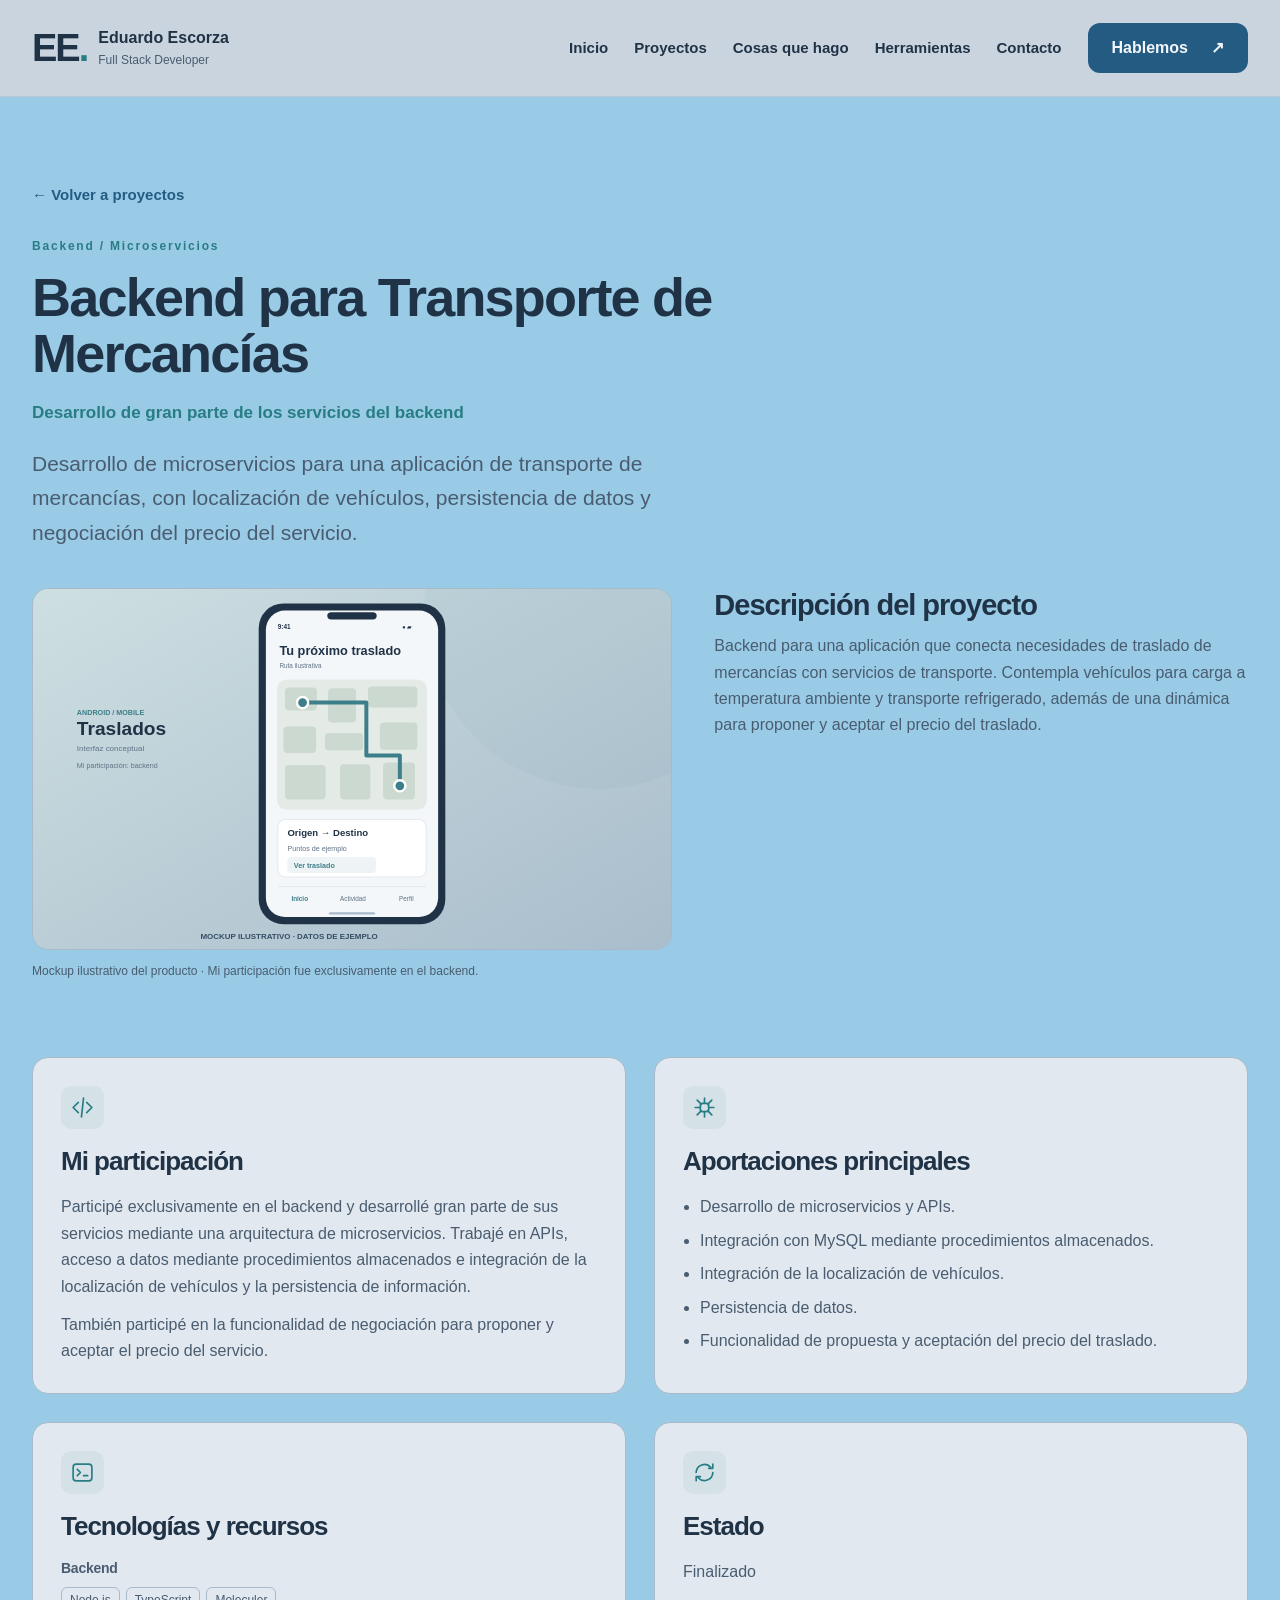
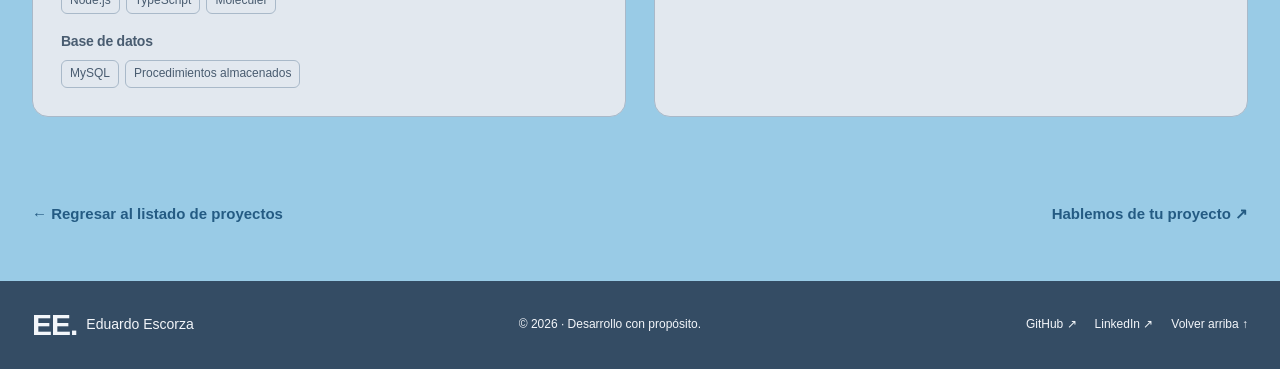
==== proyectos/app-movil-de-traslados.html @ 8fbe8d50 "Portafolio V2.0" ====
<!doctype html>
<!-- Generated by build_site.py -->
<html lang="es">
<head>
  <meta charset="utf-8" />
  <meta name="viewport" content="width=device-width, initial-scale=1" />
  <meta name="description" content="Desarrollo de microservicios para una aplicación de transporte de mercancías, con localización de vehículos, persistencia de datos y negociación del precio del servicio." />
  <meta name="theme-color" content="#344C64" />
  <title>Backend para Transporte de Mercancías | Eduardo Escorza</title>
  <link rel="stylesheet" href="../styles.css" />
  <script src="../script.js" defer></script>
</head>
<body>
<a class="skip" href="#contenido">Saltar al contenido</a>
<header class="nav"><div class="nav-inner container">
<a class="logo" href="../index.html#inicio"><span class="monogram">EE<span>.</span></span><span>Eduardo Escorza<small>Full Stack Developer</small></span></a>
<button class="burger" type="button" aria-label="Abrir menú" aria-controls="menu" aria-expanded="false"><span aria-hidden="true">☰</span></button>
<nav id="menu" aria-label="Navegación principal"><a href="../index.html#inicio">Inicio</a><a href="../index.html#proyectos">Proyectos</a><a href="../index.html#hago">Cosas que hago</a><a href="../index.html#toolkit">Herramientas</a><a href="../index.html#contacto">Contacto</a><a class="btn nav-cta" href="../index.html#contacto">Hablemos <span aria-hidden="true">↗</span></a></nav>
</div></header>
<main id="contenido"><section id="inicio" class="sec container detail-hero"><a class="text-link" href="../index.html#proyectos">← Volver a proyectos</a><p class="eyebrow">Backend / Microservicios</p><h1>Backend para Transporte de Mercancías</h1><p class="project-role">Desarrollo de gran parte de los servicios del backend</p><p class="detail-lead">Desarrollo de microservicios para una aplicación de transporte de mercancías, con localización de vehículos, persistencia de datos y negociación del precio del servicio.</p></section><section class="container detail-overview"><figure class="project-figure"><img src="../img/proyectos/app-movil-de-traslados.svg" alt="Mockup ilustrativo de Backend para Transporte de Mercancías; interfaz conceptual con datos de ejemplo" width="800" height="450" loading="lazy" /><figcaption>Mockup ilustrativo del producto · Mi participación fue exclusivamente en el backend.</figcaption></figure><div class="detail-copy"><article><h2>Descripción del proyecto</h2><p>Backend para una aplicación que conecta necesidades de traslado de mercancías con servicios de transporte. Contempla vehículos para carga a temperatura ambiente y transporte refrigerado, además de una dinámica para proponer y aceptar el precio del traslado.</p></article></div></section><section class="sec container detail-content"><article class="detail-panel"><span class="service-icon"><svg viewBox="0 0 24 24" fill="none" stroke="currentColor" stroke-width="1.6" stroke-linecap="round" stroke-linejoin="round" aria-hidden="true"><path d="m8 7-5 5 5 5m8-10 5 5-5 5m-3-14-2 18"/></svg></span><h2>Mi participación</h2><p>Participé exclusivamente en el backend y desarrollé gran parte de sus servicios mediante una arquitectura de microservicios. Trabajé en APIs, acceso a datos mediante procedimientos almacenados e integración de la localización de vehículos y la persistencia de información.</p><p>También participé en la funcionalidad de negociación para proponer y aceptar el precio del servicio.</p></article><article class="detail-panel"><span class="service-icon"><svg viewBox="0 0 24 24" fill="none" stroke="currentColor" stroke-width="1.6" stroke-linecap="round" stroke-linejoin="round" aria-hidden="true"><rect x="8" y="8" width="8" height="8" rx="2"/><path d="M12 3v5m0 8v5M3 12h5m8 0h5M5 5l4 4m6 6 4 4M19 5l-4 4M9 15l-4 4"/></svg></span><h2>Aportaciones principales</h2><ul class="feature-list"><li>Desarrollo de microservicios y APIs.</li><li>Integración con MySQL mediante procedimientos almacenados.</li><li>Integración de la localización de vehículos.</li><li>Persistencia de datos.</li><li>Funcionalidad de propuesta y aceptación del precio del traslado.</li></ul></article><article class="detail-panel"><span class="service-icon"><svg viewBox="0 0 24 24" fill="none" stroke="currentColor" stroke-width="1.6" stroke-linecap="round" stroke-linejoin="round" aria-hidden="true"><rect x="3" y="4" width="18" height="16" rx="3"/><path d="m7 9 3 3-3 3m6 0h4"/></svg></span><h2>Tecnologías y recursos</h2><div class="project-tech-group"><h3>Backend</h3><ul class="chips"><li>Node.js</li><li>TypeScript</li><li>Moleculer</li></ul></div><div class="project-tech-group"><h3>Base de datos</h3><ul class="chips"><li>MySQL</li><li>Procedimientos almacenados</li></ul></div></article><article class="detail-panel"><span class="service-icon"><svg viewBox="0 0 24 24" fill="none" stroke="currentColor" stroke-width="1.6" stroke-linecap="round" stroke-linejoin="round" aria-hidden="true"><path d="M4 12a8 8 0 0 1 14-5m2-3v4h-4m4 4a8 8 0 0 1-14 5m-2 3v-4h4"/></svg></span><h2>Estado</h2><p>Finalizado</p><div class="cta"></div></article></section><div class="container detail-back"><a class="text-link" href="../index.html#proyectos">← Regresar al listado de proyectos</a><a class="text-link" href="../index.html#contacto">Hablemos de tu proyecto ↗</a></div></main>
<footer class="foot"><div class="container footer-inner"><a class="footer-name" href="../index.html#inicio">EE. <span>Eduardo Escorza</span></a><p>© <span id="year">2026</span> · Desarrollo con propósito.</p><nav class="footer-links" aria-label="Enlaces del pie"><a class="" href="https://github.com/EduardoEscorza" target="_blank" rel="noopener">GitHub ↗</a><a class="" href="https://www.linkedin.com/in/eduardo-escorza" target="_blank" rel="noopener">LinkedIn ↗</a><a href="../index.html#inicio">Volver arriba ↑</a></nav></div></footer>
</body>
</html>
---- styles.css ----
:root {
  --bg: #99cbe6;
  --panel: #e2e8ef;
  --dark: #344c64;
  --primary: #245b83;
  --acc: #287d85;
  --text: #203246;
  --dim: #495c70;
  --light: #f3f6fa;
  --line: #a9b9c9;
  --radius: 16px;
  --radius-sm: 12px;
  --gap: 28px;
  --section: 76px;
  --width: 1440px;
  --header: 96px;
  --shadow: 0 8px 24px #2032460b;
}
* { box-sizing: border-box; }
html { scroll-behavior: smooth; scroll-padding-top: calc(var(--header) + 18px); }
body { margin: 0; color: var(--text); background: var(--bg); font: 17px/1.65 'Segoe UI', Arial, sans-serif; }
h1, h2, h3, h4, p, figure { margin: 0; }
ul { list-style: none; margin: 0; padding: 0; }
a { color: inherit; text-decoration: none; }
button { font: inherit; cursor: pointer; }
button, a { -webkit-tap-highlight-color: transparent; }
img { display: block; max-width: 100%; height: auto; }
svg { display: block; }
:focus-visible { outline: 3px solid var(--primary); outline-offset: 5px; border-radius: 4px; }
.container { width: min(var(--width), calc(100% - 64px)); margin-inline: auto; }
.sec { padding-block: var(--section); }
.skip { position: fixed; left: 20px; top: -100px; background: var(--panel); z-index: 100; padding: 12px 20px; }
.skip:focus { top: 12px; }
.nav { position: sticky; top: 0; z-index: 30; background: #cbd5dff5; border-bottom: 1px solid #a9b9c980; backdrop-filter: blur(12px); }
.nav-inner { min-height: var(--header); display: flex; align-items: center; justify-content: space-between; gap: 24px; }
.logo { display: flex; align-items: center; gap: 11px; font-size: 16px; font-weight: 650; white-space: nowrap; }
.logo small { display: block; color: var(--dim); font-size: 12px; font-weight: 400; }
.monogram { font-size: 38px; letter-spacing: -2px; font-weight: 800; }
.monogram span { color: var(--acc); }
#menu { display: flex; gap: 26px; align-items: center; font-size: 15px; font-weight: 600; }
#menu > a { display: inline-flex; align-items: center; min-height: 44px; }
#menu > a:not(.btn):hover { color: var(--primary); text-decoration: underline; text-underline-offset: 5px; }
.btn { display: inline-flex; align-items: center; justify-content: center; gap: 23px; min-height: 46px; padding: 11px 23px; border: 1px solid transparent; border-radius: var(--radius-sm); background: var(--primary); color: var(--light); font-size: 16px; font-weight: 650; transition: transform .18s, background .18s; }
.btn:hover { transform: translateY(-2px); background: #1b496c; }
.btn.alt { background: transparent; border-color: #cbd5df90; }
.btn.alt:hover { background: #ffffff12; }
.burger { display: none; }
.hero { position: relative; margin-top: 24px; border-radius: var(--radius); color: var(--light); overflow: clip; background: radial-gradient(ellipse at 100% 5%, #49717d, transparent 65%), var(--dark); }
.hero::before { content: ''; position: absolute; inset: 0; opacity: .35; pointer-events: none; background-image: linear-gradient(#e2e8ef0d 1px, transparent 1px), linear-gradient(90deg, #e2e8ef0d 1px, transparent 1px); background-size: 36px 36px; mask-image: linear-gradient(90deg, transparent, #000); }
.hero-main { position: relative; display: grid; grid-template-columns: 1.05fr 1fr; align-items: center; gap: 24px; padding: 48px 52px 38px; }
.hero-in { min-width: 0; position: relative; z-index: 2; }
.hero-greeting { color: #d1e7eb; font-size: 18px; margin-bottom: 12px; }
h1 { font-size: clamp(48px, 5vw, 80px); line-height: 1.05; letter-spacing: -2.8px; font-weight: 750; }
.hero h1 { max-width: 660px; }
.hero-role { font-size: 30px; font-weight: 500; margin-top: 17px; letter-spacing: -.5px; }
.hero .lead { margin-top: 16px; color: #dde7f0; font-size: 18px; }
.cta { display: flex; flex-wrap: wrap; gap: 12px; margin-top: 23px; }
.hero-note { font-size: 12px; color: #d1e4e9; margin-top: 27px; }
.hero-note > span { font: 15px monospace; color: #9ed2d3; margin-right: 8px; }
.hero :focus-visible { outline-color: var(--light); }
.hero-visual { position: relative; min-width: 0; overflow: hidden; }
.scene-label { display: flex; align-items: center; gap: 9px; color: #d0e4eb; font: 9px/1.5 Consolas, monospace; letter-spacing: 1.5px; margin: 0 0 8px 12px; }
.scene-label > span { width: 5px; height: 5px; background: #9bd4ce; border-radius: 50%; }
.scene-stage { position: relative; height: 330px; width: 100%; overflow: hidden; perspective: 1100px; cursor: grab; touch-action: pan-y pinch-zoom; user-select: none; border-radius: var(--radius); }
.scene-stage.dragging { cursor: grabbing; }
.scene-float { position: absolute; left: calc(50% - 220px); top: 0; width: 440px; height: 310px; scale: .94; transform-style: preserve-3d; animation: ambient 8s ease-in-out infinite; animation-play-state: paused; }
.scene-visible .scene-float { animation-play-state: running; }
.scene-stage.dragging .scene-float { animation-play-state: paused; }
.scene-model { --pitch: -8deg; --yaw: -15deg; position: absolute; inset: 0; transform-style: preserve-3d; transform: rotateX(var(--pitch)) rotateY(var(--yaw)); transition: transform .8s cubic-bezier(.2,.8,.2,1); }
.scene-stage.dragging .scene-model { transition: none; }
.scene-shadow { position: absolute; width: 75%; height: 45px; left: 12%; bottom: 13px; background: #172f4350; filter: blur(14px); border-radius: 50%; }
.desk { position: absolute; width: 390px; height: 210px; left: 22px; top: 191px; background: linear-gradient(120deg,#a9bec9,#6d96a8); transform: rotateX(75deg); border-radius: 10px; box-shadow: 0 10px 0 #4a7185, 0 15px 0 #38596b; }
.desk-edge { position: absolute; inset: 10px; border: 1px solid #d7e3e835; border-radius: 5px; }
.monitor { position: absolute; left: 35px; top: 26px; width: 285px; height: 190px; transform-style: preserve-3d; transform: translateZ(-12px); }
.monitor-back { position: absolute; inset: -4px; background: #7893a6; border-radius: 11px; transform: translateZ(-8px); }
.monitor-screen { position: absolute; inset: 0; background: #172b3f; border: 8px solid #203246; border-radius: 9px; overflow: hidden; box-shadow: 0 5px 16px #142c4430; }
.editor-bar { height: 22px; padding: 7px 6px; background: #344c64; display: flex; gap: 4px; align-items: center; }
.editor-bar i { width: 4px; height: 4px; border-radius: 50%; background: #aecad3; }
.editor-bar i:nth-child(2) { background: #c8ba94; }
.editor-bar i:nth-child(3) { background: #83b8a5; }
.editor-bar span { font: 6px monospace; color: #d5e2ed; margin-left: 9px; }
.editor { display: grid; grid-template-columns: 67px 1fr; height: 132px; }
.editor-sidebar { background: #20374b; font: 6px/2.6 monospace; color: #b5cbd8; padding: 8px; }
.editor-sidebar b { display: block; font-size: 5px; letter-spacing: .5px; color: #b0c7d0; }
.editor-sidebar span { display: block; }
.editor-code { font: 8px/1.9 Consolas,monospace; color: #d3e1ed; padding: 8px 10px; }
.editor-code > span, .editor-code > b { display: block; }
.editor-code > b { color: #80c6c4; font-weight: 400; }
.editor-code .code-muted { color: #9eb2c1; font-size: 6px; }
.code-indent { padding-left: 13px; color: #d7c18f; }
.editor-status { padding: 2px 6px; background: #245b83; font: 5px/1.4 monospace; color: #e2e8ef; }
.editor-status span { float: right; }
.monitor-neck { position: absolute; width: 34px; height: 38px; left: 125px; top: 190px; background: linear-gradient(90deg,#66879b,#c0d3df,#66879b); transform: translateZ(-3px); }
.monitor-foot { position: absolute; width: 100px; height: 30px; left: 92px; top: 213px; background: #8daaba; border-radius: 6px; transform: rotateX(70deg) translateZ(-4px); box-shadow: 0 4px 0 #42677e; }
.keyboard { position: absolute; left: 63px; top: 258px; width: 191px; height: 53px; padding: 6px; border-radius: 6px; background: #425f75; transform: rotateX(64deg) translateZ(6px); box-shadow: 0 6px 0 #274558; }
.keyboard span { display: block; height: 100%; background: repeating-linear-gradient(90deg,transparent 0 11px,#425f75 11px 14px), repeating-linear-gradient(#b7cbd8 0 8px,#425f75 8px 11px); border-radius: 2px; }
.mouse { position: absolute; width: 26px; height: 39px; left: 275px; top: 257px; transform: rotateX(55deg) translateZ(6px); border-radius: 50% 50% 45% 45%; background: linear-gradient(90deg,#cbd5df,#8daaba); box-shadow: 3px 4px 0 #3d6074; }
.phone { position: absolute; width: 112px; height: 219px; left: 305px; top: 83px; background: #203246; border: 5px solid #203246; border-radius: 19px; transform: translateZ(34px) rotateY(-7deg) rotateZ(7deg); box-shadow: 5px 2px 0 #7291a5, 10px 12px 16px #172c4540; }
.phone-screen { height: 100%; border-radius: 14px; background: #e2e8ef; color: var(--text); padding: 9px 7px; overflow: hidden; }
.phone-camera { width: 30px; height: 5px; background: #203246; position: absolute; left: 36px; top: 0; border-radius: 0 0 4px 4px; }
.phone-top { font-size: 5px; font-weight: 700; }
.phone-top span { float: right; }
.phone-greeting { display: block; margin-top: 13px; font-size: 5px; letter-spacing: .7px; color: #495c70; }
.phone-screen > strong { display: block; font-size: 9px; margin-top: 2px; }
.phone-card { background: #245b83; color: var(--light); border-radius: 7px; padding: 7px; margin-top: 8px; }
.phone-card > span { display: block; font-size: 5px; color: #d9e8f0; }
.phone-card > b { display: block; font-size: 7px; margin-top: 1px; }
.phone-chart { display: flex; align-items: end; gap: 6px; height: 29px; margin-top: 3px; }
.phone-chart i { width: 8px; height: 45%; background: #97c9cf; border-radius: 2px 2px 0 0; }
.phone-chart i:nth-child(2) { height: 70%; }.phone-chart i:nth-child(3) { height: 55%; }.phone-chart i:nth-child(4) { height: 90%; }.phone-chart i:nth-child(5) { height: 77%; }
.phone-row { display: flex; align-items: center; gap: 4px; margin-top: 7px; font-size: 5px; }
.phone-row i { display: block; width: 14px; height: 14px; background: #287d8519; border: 1px solid #287d8550; border-radius: 4px; }
.phone-row small { display: block; font-size: 4px; color: #495c70; }
.phone-navigation { display: flex; justify-content: space-around; align-items: center; font-size: 9px; margin-top: 8px; }
.phone-navigation > span { background: #287d85; color: #f3f6fa; padding: 0 3px; border-radius: 3px; }
.phone-home { position: absolute; width: 32px; height: 2px; background: #7d94a6; bottom: 4px; left: 35px; border-radius: 2px; }
.scene-hint { margin-top: 10px; text-align: center; color: #d4e4ec; font-size: 9px; }
@keyframes ambient { 0%,100% { transform: translateY(0) rotateZ(-.4deg); } 50% { transform: translateY(-7px) rotateZ(.4deg); } }
.tool-strip { position: relative; padding: 18px 30px 22px; background: #20324645; border-top: 1px solid #d1e4e91f; }
.tool-strip > p { color: #c7dce6; text-align: center; font-size: 10px; font-weight: 650; letter-spacing: 2px; margin-bottom: 14px; }
.tool-strip > ul { display: grid; grid-template-columns: repeat(6,minmax(0,1fr)); gap: 18px; }
.tool-strip .tool { display: flex; align-items: center; justify-content: center; gap: 8px; color: #f3f6fa; font-size: 12px; }
.tool-strip .tool img { width: 32px; height: 32px; object-fit: contain; background: #e2e8ef; padding: 3px; border-radius: 5px; }
h2 { font-size: clamp(30px, 3vw, 42px); line-height: 1.2; letter-spacing: -1px; }
h2 > span { color: var(--acc); }
h3 { font-size: 21px; line-height: 1.4; letter-spacing: -.25px; }
h4 { font-size: 19px; line-height: 1.4; }
.eyebrow { color: var(--acc); font-size: 12px; font-weight: 750; letter-spacing: 1.8px; margin-bottom: 12px; }
.section-heading { margin-bottom: 26px; }
.section-note { font-size: 15px; color: var(--dim); margin: -10px 0 25px; }
.grid { display: grid; grid-template-columns: repeat(3,minmax(0,1fr)); gap: var(--gap); }
.project { display: flex; flex-direction: column; background: var(--panel); border: 1px solid var(--line); border-radius: var(--radius); overflow: hidden; box-shadow: var(--shadow); transition: transform .2s, box-shadow .2s; }
.project:hover { transform: translateY(-4px); box-shadow: 0 12px 24px #20324616; }
.project-image { position: relative; display: block; background: var(--dark); }
.project-image img { width: 100%; aspect-ratio: 16/9; object-fit: contain; transition: transform .45s ease; }
.project-image:hover img { transform: scale(1.025); }
.project-index { position: absolute; left: 12px; top: 12px; color: var(--text); background: #e2e8efed; padding: 2px 8px; border-radius: 5px; font-size: 11px; font-weight: 650; }
.project-body { flex: 1; display: flex; flex-direction: column; padding: 28px; }
.project-category { font-size: 11px; letter-spacing: 1.1px; margin-bottom: 8px; }
.project-description { color: var(--dim); font-size: 15px; margin-block: 11px 16px; }
.chips { display: flex; flex-wrap: wrap; gap: 6px; }
.chips li { border: 1px solid var(--line); border-radius: 6px; padding: 3px 8px; color: var(--dim); font-size: 12px; }
.project-body .chips { margin-top: auto; padding-bottom: 14px; }
.text-link { display: inline-flex; align-items: center; gap: 13px; color: var(--primary); font-size: 15px; font-weight: 650; min-height: 44px; }
.text-link:hover { text-decoration: underline; text-underline-offset: 4px; }
.project-body > .text-link { border-top: 1px solid #a9b9c970; padding-top: 8px; }
#hago { padding-top: 0; }
.services-grid { display: grid; grid-template-columns: repeat(4,minmax(0,1fr)); gap: 18px; }
.mini { padding: 28px 25px; border: 1px solid var(--line); border-radius: var(--radius-sm); background: var(--panel); }
.service-icon { display: inline-flex; padding: 9px; background: #287d8512; color: var(--acc); border-radius: 10px; margin-bottom: 17px; }
.service-icon svg { width: 25px; height: 25px; }
.mini h3 { font-size: 19px; }
.mini p { margin-top: 11px; font-size: 15px; color: var(--dim); }
.certificates { padding-top: 34px; margin-top: 34px; border-top: 1px solid var(--line); }
.cert-heading { display: flex; gap: 20px; align-items: center; justify-content: space-between; margin-bottom: 20px; }
.cert-heading h3 { font-size: 29px; }
.carousel-controls { display: flex; gap: 9px; }
.nav-btn { display: grid; place-items: center; width: 44px; height: 44px; background: var(--panel); color: var(--primary); border: 1px solid var(--line); border-radius: 50%; font-size: 25px; }
.nav-btn:hover:not(:disabled) { background: var(--primary); color: var(--light); }
.nav-btn:disabled { opacity: .4; cursor: default; }
.track { display: flex; gap: 18px; overflow-x: auto; scroll-snap-type: x mandatory; scrollbar-width: thin; scrollbar-color: var(--line) transparent; padding: 4px 4px 14px; overscroll-behavior-x: contain; }
.cert { flex: 0 0 38%; max-width: 420px; min-width: 270px; display: flex; flex-direction: column; align-items: start; scroll-snap-align: start; border: 1px solid var(--line); border-radius: var(--radius-sm); padding: 21px; background: var(--panel); }
.cert .service-icon { margin-bottom: 13px; padding: 7px; }
.cert .service-icon svg { width: 21px; height: 21px; }
.cert h4 { max-width: 310px; }
.cert > p { font-size: 14px; color: var(--dim); margin-top: 8px; }
.cert time { font-size: 12px; color: var(--dim); margin-top: 4px; }
.cert-links { display: flex; gap: 20px; margin-top: auto; padding-top: 8px; }
.cert-links .text-link { font-size: 14px; }
.carousel-help { color: var(--dim); font-size: 12px; margin-top: 8px; }
#toolkit { padding-top: 0; }
.method-icon { color: var(--acc); padding: 10px; background: #287d8512; border-radius: 10px; width: fit-content; margin-bottom: 13px; }
.method-icon svg { width: 28px; height: 28px; }
.method-tags { display: flex; flex-wrap: wrap; gap: 8px; margin-top: 19px; }
.method-tags span { border: 1px solid var(--line); padding: 4px 9px; font-size: 12px; border-radius: 6px; }
.contact-section { display: grid; grid-template-columns: .75fr 1.25fr; gap: 70px; align-items: center; padding-top: 42px; border-top: 1px solid var(--line); }
.contact-photo { max-width: 290px; justify-self: center; width: 100%; }
.contact-photo img { width: 100%; height: auto; aspect-ratio: 3/4; border-radius: var(--radius); border: 1px solid var(--line); }
.contact-copy h2 { max-width: 450px; }
.contact-copy > p { margin-top: 16px; max-width: 480px; color: var(--dim); font-size: 16px; }
.contact-links { margin-top: 20px; }
.contact-links > a { position: relative; display: block; border-bottom: 1px solid var(--line); min-height: 62px; padding: 10px 30px 12px 0; font-size: 16px; overflow-wrap: anywhere; }
.contact-links > a:hover { color: var(--primary); }
.contact-links a > span { display: block; color: var(--dim); font-size: 12px; }
.contact-links a > b { position: absolute; right: 3px; top: 23px; }
.foot { background: var(--dark); color: var(--light); }
.footer-inner { min-height: 88px; display: flex; align-items: center; justify-content: space-between; gap: 20px; font-size: 12px; }
.footer-name { font-size: 30px; font-weight: 750; letter-spacing: -1px; }
.footer-name > span { font-size: 14px; letter-spacing: 0; font-weight: 500; margin-left: 9px; }
.footer-links { display: flex; flex-wrap: wrap; gap: 18px; }
.foot a { display: inline-flex; align-items: center; min-height: 44px; }
.foot a:hover { color: #b7e1e2; }
/* Directly addressable static project pages. */
.detail-hero { padding-bottom: 38px; }
.detail-hero > .text-link { margin-bottom: 20px; }
.detail-hero h1 { max-width: 900px; font-size: clamp(32px,4.4vw,54px); letter-spacing: -1.8px; }
.detail-lead { max-width: 720px; margin-top: 20px; color: var(--dim); font-size: 21px; }
.detail-hero .chips { margin-top: 22px; }
.detail-overview { display: grid; grid-template-columns: 1.2fr 1fr; gap: 42px; align-items: start; }
.project-figure img { width: 100%; border: 1px solid var(--line); border-radius: var(--radius); }
.project-figure figcaption { font-size: 12px; color: var(--dim); margin-top: 12px; }
.detail-copy article + article { margin-top: 24px; }
.detail-copy h2 { font-size: 29px; }
.detail-copy article p:last-child { font-size: 16px; color: var(--dim); margin-top: 10px; }
.detail-content { display: grid; grid-template-columns: repeat(2,minmax(0,1fr)); gap: var(--gap); }
.detail-panel { border-radius: var(--radius); border: 1px solid var(--line); background: var(--panel); padding: 28px; }
.detail-panel h2 { font-size: 26px; margin-bottom: 17px; }
.detail-panel p, .feature-list { font-size: 16px; color: var(--dim); }
.feature-list { list-style: disc; padding-left: 17px; }
.feature-list li + li { margin-top: 7px; }
.detail-panel .cta:empty { display: none; }
.screenshots { display: grid; grid-template-columns: repeat(2,minmax(0,1fr)); gap: var(--gap); margin-top: 25px; }
.detail-back { display: flex; gap: 20px; justify-content: space-between; margin-bottom: 44px; }
@media (max-width: 1050px) {
  :root { --header: 76px; }
  .burger { display: inline-grid; place-items: center; width: 44px; height: 44px; color: var(--text); background: var(--panel); border: 1px solid var(--line); border-radius: 10px; font-size: 25px; }
  #menu { display: none; position: absolute; left: 32px; right: 32px; top: 100%; padding: 16px; border: 1px solid var(--line); background: var(--panel); border-radius: var(--radius); box-shadow: var(--shadow); }
  #menu.open { display: grid; gap: 0; }
  #menu > a { padding: 10px 14px; }
  .hero-main { padding: 32px; gap: 12px; }
  .hero h1 { font-size: 65px; }
  .scene-float { scale: .84; transform-origin: 50% 50%; }
  .scene-stage { height: 290px; }
  .scene-hint { font-size: 10px; }
  .tool-strip .tool { flex-direction: column; text-align: center; }
  .grid { grid-template-columns: repeat(2,minmax(0,1fr)); }
  .services-grid { grid-template-columns: repeat(2,minmax(0,1fr)); }
  .contact-section { gap: 40px; }
}
@media (max-width: 700px) {
  :root { --header: 72px; --gap: 18px; --section: 42px; }
  .container { width: calc(100% - 36px); }
  #menu { left: 18px; right: 18px; }
  .hero { margin-top: 18px; }
  .hero-main { grid-template-columns: 1fr; padding: 28px 24px 22px; gap: 26px; }
  .hero h1 { font-size: 54px; max-width: 340px; }
  .hero-role { font-size: 28px; margin-top: 14px; }
  .hero .lead { font-size: 16px; }
  .hero-note { margin-top: 22px; }
  .scene-stage { height: 260px; cursor: default; touch-action: pan-y pinch-zoom; }
  .scene-float { scale: .8; top: -24px; }
  .scene-label { font-size: 10px; margin-left: 0; }
  .scene-hint { margin-top: 0; font-size: 10px; }
  .editor-sidebar { display: none; }
  .editor { grid-template-columns: 1fr; }
  .editor-code { padding-left: 20px; }
  .scene-shadow, .desk-edge, .mouse { display: none; }
  .tool-strip { padding: 18px; }
  .tool-strip > ul { grid-template-columns: repeat(3,minmax(0,1fr)); gap: 20px 10px; }
  .tool-strip .tool { gap: 7px; font-size: 11px; }
  .tool-strip .tool img { width: 27px; height: 27px; }
  .grid, .contact-section, .detail-overview, .detail-content, .screenshots { grid-template-columns: 1fr; }

  .project-body { padding: 22px; }
  .cert { flex-basis: 85%; min-width: 0; }
  .track { gap: 14px; }
  .contact-section { gap: 30px; align-items: start; }
  .contact-photo { max-width: 235px; justify-self: start; }
  .footer-inner { flex-wrap: wrap; gap: 3px 16px; padding-block: 20px; }
  .footer-inner > p { order: 3; width: 100%; }
  .footer-links { gap: 14px; }
  .detail-hero h1 { font-size: 45px; }
  .detail-hero { padding-bottom: 26px; }
  .detail-lead { font-size: 19px; }
  .detail-overview { gap: 28px; }
  .detail-back { flex-direction: column; gap: 5px; }
}
@media (max-width: 420px) {
  .hero-main { padding-inline: 20px; }
  .hero h1 { font-size: 48px; }
  .hero-role { font-size: 26px; }
  .cta { gap: 9px; }
  .btn { padding-inline: 18px; }
  .services-grid { grid-template-columns: 1fr; }
  .scene-stage { height: 245px; }
  .scene-float { scale: .67; top: -40px; }
  .scene-hint { font-size: 9px; }
  .scene-label { font-size: 9px; }
  .cert { flex-basis: 92%; }
}
@media (max-width: 350px) {
  .hero h1 { font-size: 42px; }
  .hero-role { font-size: 24px; }
  .hero-main { padding-inline: 17px; }
  .hero .lead br { display: none; }
  .scene-float { scale: .55; }
  .scene-stage { height: 225px; }
}
@media (prefers-reduced-motion: reduce) {
  html { scroll-behavior: auto; }
  *, *::before, *::after { animation: none !important; transition: none !important; }
}
@media (prefers-reduced-motion: reduce), (hover: none) {
  .scene-float { animation: none; }
}

.track { scroll-padding-inline: 4px; }

@supports not (transform-style: preserve-3d) {
  .scene-float { animation: none; }
  .scene-model { transform: none; }
  .desk, .keyboard { transform: none; }
  .desk { height: 40px; top: 258px; }
  .phone { transform: none; }
}

/* Subtle interactions. */
.tool img { transition: transform .22s ease; }
.tool:hover img { transform: translateY(-3px); }
.tool { transition: border-color .2s, background .2s; }
.tools .tool:hover { border-color: var(--acc); background: #edf2f6; }
.service-icon { transition: transform .22s ease; }
.mini:hover .service-icon { transform: translateY(-3px) rotate(-3deg); }
.reveal-enter { animation: reveal-in .6s ease-out; }
@keyframes reveal-in { from { opacity: .65; transform: translateY(12px); } to { opacity: 1; transform: translateY(0); } }
@media (min-width: 1500px) {
  .container { width: min(var(--width), calc(100% - 112px)); }
  .scene-stage { height: 395px; }
  .scene-float { scale: 1.16; top: 35px; }
  .hero-main { gap: 44px; }
  .hero .lead { font-size: 20px; }
  .hero-role { font-size: 34px; }
  .hero-greeting { font-size: 20px; }
  .hero-note { font-size: 15px; }
  .hero .btn { min-height: 54px; padding: 13px 28px; font-size: 17px; }
  .scene-label { font-size: 11px; }
  .scene-hint { font-size: 11px; }
}
@media (min-width: 701px) and (max-width: 1050px) {
  .hero h1 { font-size: 56px; }
}
@media (max-width: 700px) {
  .hero-main { padding: 30px 24px 24px; }
  .hero .lead { font-size: 16px; }
  .hero-role { font-size: 25px; }
  .hero-note { font-size: 12px; }
  .section-note { font-size: 15px; }
  .project-body h3 { font-size: 22px; }
  .cert { max-width: none; }
}
@media (max-width: 420px) {
  .hero-main { padding-inline: 20px; }
  .hero-role { font-size: 23px; }
}
@media (max-width: 350px) {
  .hero-main { padding-inline: 17px; }
  .hero h1 { font-size: 42px; }
  .hero-role { font-size: 21px; }
  .btn { padding-inline: 16px; }
  .logo { gap: 8px; font-size: 14px; }
  .logo small { font-size: 11px; }
}

/* One compact toolkit panel: category labels and their tools share each row. */
.groups {
  display: grid;
  grid-template-columns: minmax(0, 1fr);
  gap: 0;
  padding: 4px 28px;
  background: #e2e8ef80;
  border: 1px solid var(--line);
  border-radius: var(--radius);
}
.tool-group {
  display: grid;
  grid-template-columns: 190px minmax(0, 1fr);
  align-items: center;
  gap: 24px;
  min-width: 0;
  padding: 20px 0;
  border-bottom: 1px solid #a9b9c980;
}
.tool-group:last-child { border-bottom: 0; }
.tool-group h3 { margin: 0; font-size: 19px; }
.tools { display: flex; flex-wrap: wrap; gap: 10px; min-width: 0; }
.tools .tool {
  display: flex;
  flex-direction: row;
  justify-content: flex-start;
  align-items: center;
  gap: 10px;
  min-height: 54px;
  min-width: 0;
  padding: 10px 14px;
  background: var(--panel);
  border: 1px solid #a9b9c980;
  border-radius: 10px;
  font-size: 14px;
  text-align: left;
}
.tools .tool img { flex: 0 0 30px; width: 30px; height: 30px; object-fit: contain; }
.tools .tool span { min-width: 0; }
.work-method { grid-template-columns: 190px 42px minmax(0, 1fr); column-gap: 24px; row-gap: 6px; }
.work-method > h3 { grid-column: 1; grid-row: 1 / span 3; }
.work-method .method-icon { grid-column: 2; grid-row: 1 / span 2; margin: 0; padding: 7px; align-self: start; }
.work-method > h4, .work-method > p, .work-method > .method-tags { grid-column: 3; }
.work-method > p { margin: 0; max-width: 820px; font-size: 15px; color: var(--dim); }
.work-method > .method-tags { margin-top: 4px; }
@media (max-width: 1050px) {
  .groups { padding-inline: 22px; }
  .tool-group { grid-template-columns: 150px minmax(0, 1fr); gap: 18px; }
  .tool-group h3 { font-size: 18px; }
  .work-method { grid-template-columns: 150px 42px minmax(0, 1fr); column-gap: 18px; row-gap: 6px; }
}
@media (max-width: 700px) {
  .groups { padding: 0 18px; }
  .tool-group { grid-template-columns: minmax(0, 1fr); gap: 14px; padding-block: 20px; }
  .tool-group h3 { font-size: 19px; }
  .tools { display: grid; grid-template-columns: repeat(2, minmax(0, 1fr)); gap: 8px; }
  .tools .tool { padding: 9px 10px; gap: 8px; font-size: 13px; }
  .tools .tool img { flex-basis: 27px; width: 27px; height: 27px; }
  .work-method { grid-template-columns: 38px minmax(0, 1fr); column-gap: 12px; row-gap: 7px; }
  .work-method > h3 { grid-column: 1 / -1; grid-row: 1; margin-bottom: 7px; }
  .work-method .method-icon { grid-column: 1; grid-row: 2 / span 2; padding: 5px; }
  .work-method > h4, .work-method > p, .work-method > .method-tags { grid-column: 2; }
  .work-method > p { font-size: 14px; }
}
@media (max-width: 350px) {
  .groups { padding-inline: 14px; }
  .tools .tool { padding: 8px; gap: 6px; font-size: 12px; }
  .tools .tool img { flex-basis: 24px; width: 24px; height: 24px; }
}

/* Project roles and documented detail content. */
.project-role { font-size: 14px; line-height: 1.55; color: var(--acc); font-weight: 600; margin-top: 10px; }
.detail-hero > .project-role { margin-top: 18px; font-size: 17px; }
.detail-hero h1 { overflow-wrap: anywhere; }
.detail-copy article p, .detail-panel > p { margin-top: 12px; }
.project-tech-group + .project-tech-group { margin-top: 18px; }
.project-tech-group h3 { font-size: 14px; color: var(--dim); margin-bottom: 8px; }
.project-result { border-color: var(--acc); }
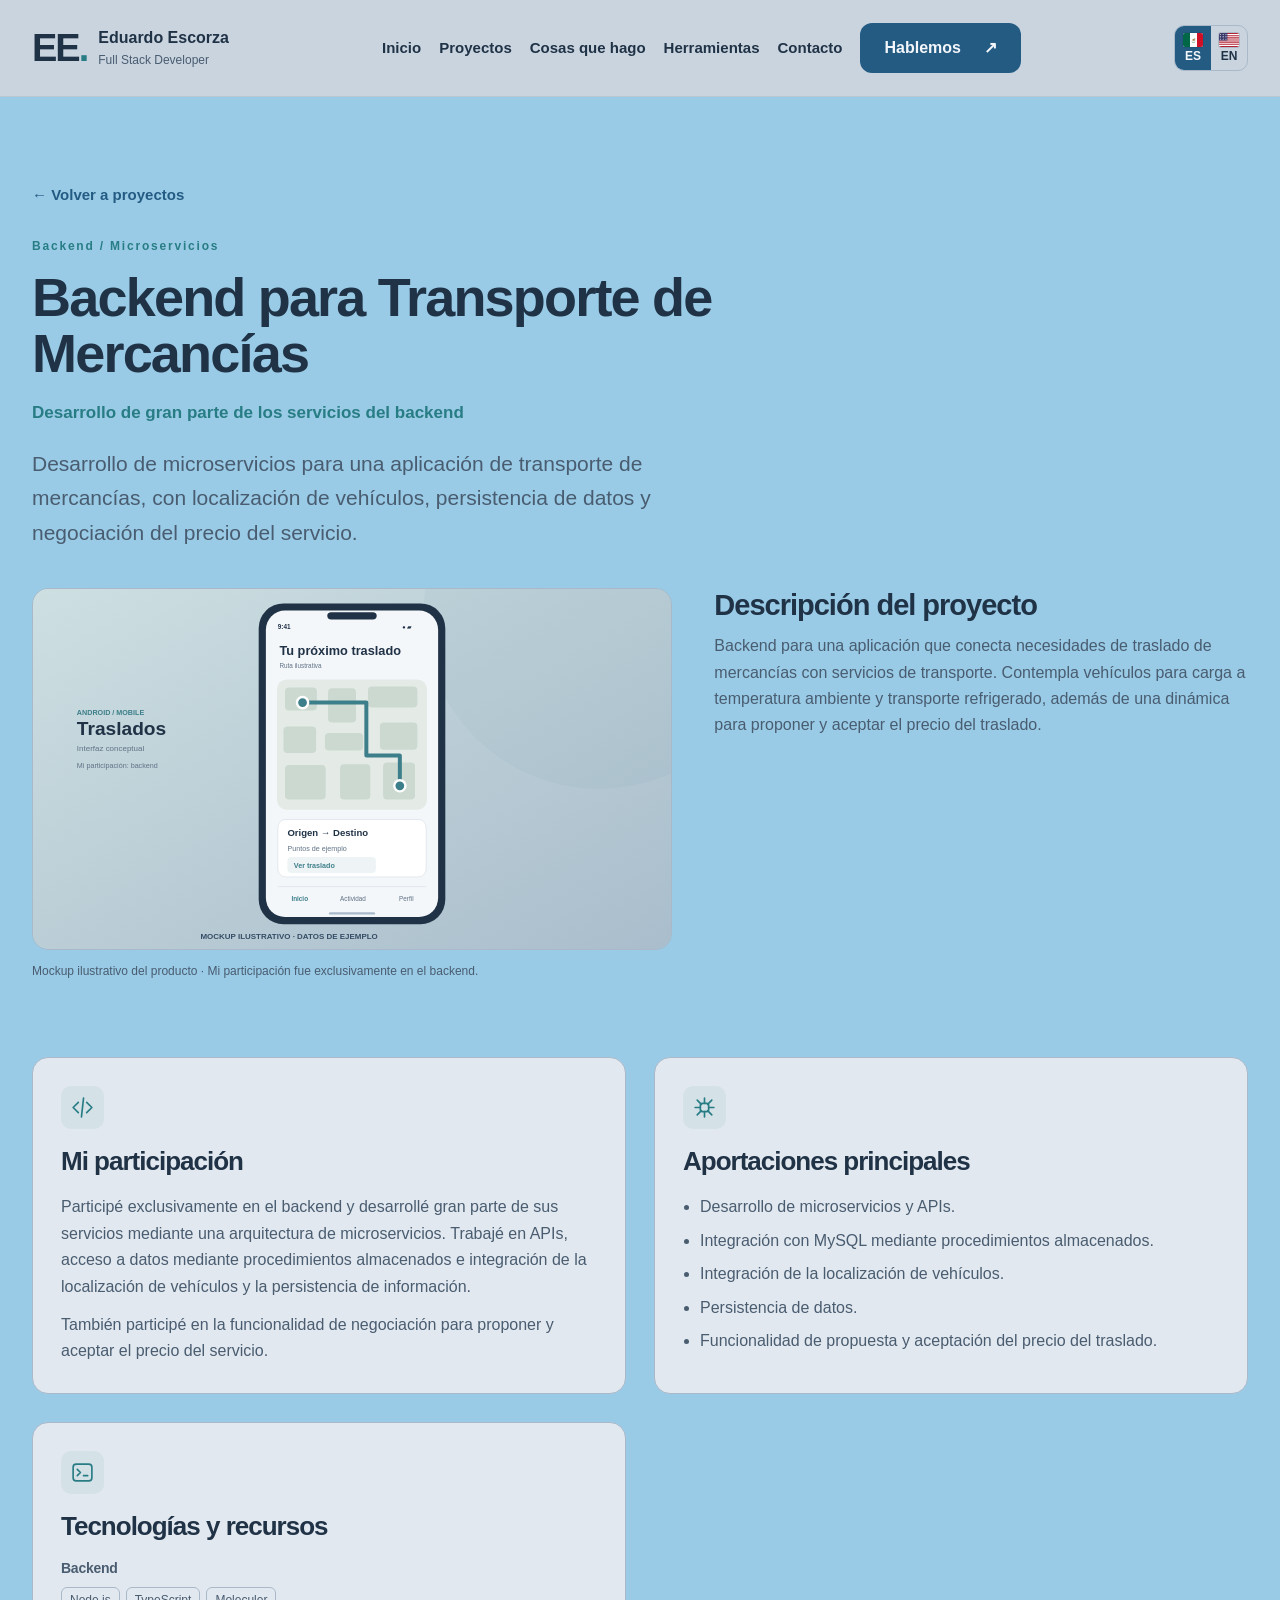
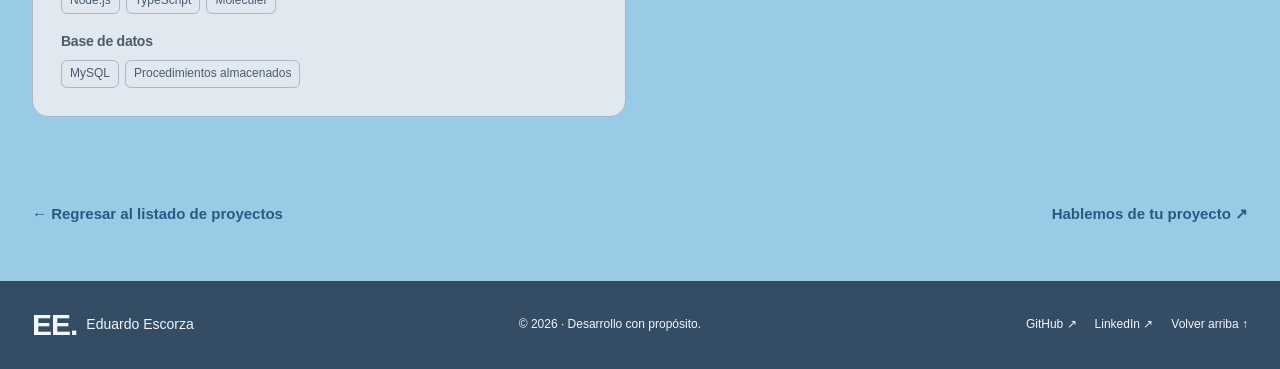
==== commit 2c87d7f1: "Portafolio V2.1 traslate to english" ====
--- a/proyectos/app-movil-de-traslados.html
+++ b/proyectos/app-movil-de-traslados.html
@@ -1,5 +1,5 @@
 <!doctype html>
-<!-- Generated by build_site.py -->
+<!-- Genero este archivo con build_site.py. -->
 <html lang="es">
 <head>
   <meta charset="utf-8" />
@@ -8,6 +8,7 @@
   <meta name="theme-color" content="#344C64" />
   <title>Backend para Transporte de Mercancías | Eduardo Escorza</title>
   <link rel="stylesheet" href="../styles.css" />
+  <script type="application/json" id="translations">{"Saltar al contenido":"Skip to content","Abrir menú":"Open menu","Cerrar menú":"Close menu","Navegación principal":"Main navigation","Inicio":"Home","Proyectos":"Projects","Cosas que hago":"What I do","Herramientas":"Tools","Contacto":"Contact","Hablemos":"Let's talk","Idioma":"Language","Backend / Microservicios":"Backend / Microservices","Backend para Transporte de Mercancías":"Freight Transport Backend","Desarrollo de gran parte de los servicios del backend":"Development of a large portion of the backend services","Desarrollo de microservicios para una aplicación de transporte de mercancías, con localización de vehículos, persistencia de datos y negociación del precio del servicio.":"Developed microservices for a freight transport application with vehicle location, data persistence and service price negotiation.","· Desarrollo con propósito.":"· Development with purpose.","Enlaces del pie":"Footer links","Volver arriba ↑":"Back to top ↑","← Volver a proyectos":"← Back to projects","Mockup ilustrativo del producto · Mi participación fue exclusivamente en el backend.":"Illustrative product mockup · My contribution was exclusively to the backend.","Descripción del proyecto":"Project description","Backend para una aplicación que conecta necesidades de traslado de mercancías con servicios de transporte. Contempla vehículos para carga a temperatura ambiente y transporte refrigerado, además de una dinámica para proponer y aceptar el precio del traslado.":"Backend for an application connecting freight transport needs with transport services. Its scope includes vehicles for ambient-temperature and refrigerated cargo, along with a process for proposing and accepting transport prices.","Mi participación":"My contribution","Participé exclusivamente en el backend y desarrollé gran parte de sus servicios mediante una arquitectura de microservicios. Trabajé en APIs, acceso a datos mediante procedimientos almacenados e integración de la localización de vehículos y la persistencia de información.":"I contributed exclusively to the backend and developed a large portion of its services using a microservices architecture. I worked on APIs, data access through stored procedures, and integration of vehicle location and data persistence.","También participé en la funcionalidad de negociación para proponer y aceptar el precio del servicio.":"I also contributed to the negotiation functionality for proposing and accepting the service price.","Aportaciones principales":"Main contributions","Desarrollo de microservicios y APIs.":"Development of microservices and APIs.","Integración con MySQL mediante procedimientos almacenados.":"MySQL integration through stored procedures.","Integración de la localización de vehículos.":"Vehicle location integration.","Persistencia de datos.":"Data persistence.","Funcionalidad de propuesta y aceptación del precio del traslado.":"Functionality for proposing and accepting transport prices.","Tecnologías y recursos":"Technologies and resources","Base de datos":"Database","Procedimientos almacenados":"Stored procedures","← Regresar al listado de proyectos":"← Return to the project list","Hablemos de tu proyecto ↗":"Let's talk about your project ↗","Mockup ilustrativo de Backend para Transporte de Mercancías; interfaz conceptual con datos de ejemplo":"Illustrative mockup of Freight Transport Backend; conceptual interface with sample data","Backend para Transporte de Mercancías | Eduardo Escorza":"Freight Transport Backend | Eduardo Escorza"}</script>
   <script src="../script.js" defer></script>
 </head>
 <body>
@@ -15,9 +16,9 @@
 <header class="nav"><div class="nav-inner container">
 <a class="logo" href="../index.html#inicio"><span class="monogram">EE<span>.</span></span><span>Eduardo Escorza<small>Full Stack Developer</small></span></a>
 <button class="burger" type="button" aria-label="Abrir menú" aria-controls="menu" aria-expanded="false"><span aria-hidden="true">☰</span></button>
-<nav id="menu" aria-label="Navegación principal"><a href="../index.html#inicio">Inicio</a><a href="../index.html#proyectos">Proyectos</a><a href="../index.html#hago">Cosas que hago</a><a href="../index.html#toolkit">Herramientas</a><a href="../index.html#contacto">Contacto</a><a class="btn nav-cta" href="../index.html#contacto">Hablemos <span aria-hidden="true">↗</span></a></nav>
+<nav id="menu" aria-label="Navegación principal"><a href="../index.html#inicio">Inicio</a><a href="../index.html#proyectos">Proyectos</a><a href="../index.html#hago">Cosas que hago</a><a href="../index.html#toolkit">Herramientas</a><a href="../index.html#contacto">Contacto</a><a class="btn nav-cta" href="../index.html#contacto">Hablemos <span aria-hidden="true">↗</span></a></nav><div class="language-switch" role="group" aria-label="Idioma"><button type="button" data-language="es" aria-pressed="true" lang="es" aria-label="Español"><img src="../img/flags/mx.svg" alt="" width="20" height="14" aria-hidden="true" />ES</button><button type="button" data-language="en" aria-pressed="false" lang="en" aria-label="English"><img src="../img/flags/us.svg" alt="" width="20" height="14" aria-hidden="true" />EN</button></div>
 </div></header>
-<main id="contenido"><section id="inicio" class="sec container detail-hero"><a class="text-link" href="../index.html#proyectos">← Volver a proyectos</a><p class="eyebrow">Backend / Microservicios</p><h1>Backend para Transporte de Mercancías</h1><p class="project-role">Desarrollo de gran parte de los servicios del backend</p><p class="detail-lead">Desarrollo de microservicios para una aplicación de transporte de mercancías, con localización de vehículos, persistencia de datos y negociación del precio del servicio.</p></section><section class="container detail-overview"><figure class="project-figure"><img src="../img/proyectos/app-movil-de-traslados.svg" alt="Mockup ilustrativo de Backend para Transporte de Mercancías; interfaz conceptual con datos de ejemplo" width="800" height="450" loading="lazy" /><figcaption>Mockup ilustrativo del producto · Mi participación fue exclusivamente en el backend.</figcaption></figure><div class="detail-copy"><article><h2>Descripción del proyecto</h2><p>Backend para una aplicación que conecta necesidades de traslado de mercancías con servicios de transporte. Contempla vehículos para carga a temperatura ambiente y transporte refrigerado, además de una dinámica para proponer y aceptar el precio del traslado.</p></article></div></section><section class="sec container detail-content"><article class="detail-panel"><span class="service-icon"><svg viewBox="0 0 24 24" fill="none" stroke="currentColor" stroke-width="1.6" stroke-linecap="round" stroke-linejoin="round" aria-hidden="true"><path d="m8 7-5 5 5 5m8-10 5 5-5 5m-3-14-2 18"/></svg></span><h2>Mi participación</h2><p>Participé exclusivamente en el backend y desarrollé gran parte de sus servicios mediante una arquitectura de microservicios. Trabajé en APIs, acceso a datos mediante procedimientos almacenados e integración de la localización de vehículos y la persistencia de información.</p><p>También participé en la funcionalidad de negociación para proponer y aceptar el precio del servicio.</p></article><article class="detail-panel"><span class="service-icon"><svg viewBox="0 0 24 24" fill="none" stroke="currentColor" stroke-width="1.6" stroke-linecap="round" stroke-linejoin="round" aria-hidden="true"><rect x="8" y="8" width="8" height="8" rx="2"/><path d="M12 3v5m0 8v5M3 12h5m8 0h5M5 5l4 4m6 6 4 4M19 5l-4 4M9 15l-4 4"/></svg></span><h2>Aportaciones principales</h2><ul class="feature-list"><li>Desarrollo de microservicios y APIs.</li><li>Integración con MySQL mediante procedimientos almacenados.</li><li>Integración de la localización de vehículos.</li><li>Persistencia de datos.</li><li>Funcionalidad de propuesta y aceptación del precio del traslado.</li></ul></article><article class="detail-panel"><span class="service-icon"><svg viewBox="0 0 24 24" fill="none" stroke="currentColor" stroke-width="1.6" stroke-linecap="round" stroke-linejoin="round" aria-hidden="true"><rect x="3" y="4" width="18" height="16" rx="3"/><path d="m7 9 3 3-3 3m6 0h4"/></svg></span><h2>Tecnologías y recursos</h2><div class="project-tech-group"><h3>Backend</h3><ul class="chips"><li>Node.js</li><li>TypeScript</li><li>Moleculer</li></ul></div><div class="project-tech-group"><h3>Base de datos</h3><ul class="chips"><li>MySQL</li><li>Procedimientos almacenados</li></ul></div></article><article class="detail-panel"><span class="service-icon"><svg viewBox="0 0 24 24" fill="none" stroke="currentColor" stroke-width="1.6" stroke-linecap="round" stroke-linejoin="round" aria-hidden="true"><path d="M4 12a8 8 0 0 1 14-5m2-3v4h-4m4 4a8 8 0 0 1-14 5m-2 3v-4h4"/></svg></span><h2>Estado</h2><p>Finalizado</p><div class="cta"></div></article></section><div class="container detail-back"><a class="text-link" href="../index.html#proyectos">← Regresar al listado de proyectos</a><a class="text-link" href="../index.html#contacto">Hablemos de tu proyecto ↗</a></div></main>
-<footer class="foot"><div class="container footer-inner"><a class="footer-name" href="../index.html#inicio">EE. <span>Eduardo Escorza</span></a><p>© <span id="year">2026</span> · Desarrollo con propósito.</p><nav class="footer-links" aria-label="Enlaces del pie"><a class="" href="https://github.com/EduardoEscorza" target="_blank" rel="noopener">GitHub ↗</a><a class="" href="https://www.linkedin.com/in/eduardo-escorza" target="_blank" rel="noopener">LinkedIn ↗</a><a href="../index.html#inicio">Volver arriba ↑</a></nav></div></footer>
+<main id="contenido"><section id="inicio" class="sec container detail-hero"><a class="text-link" href="../index.html#proyectos">← Volver a proyectos</a><p class="eyebrow">Backend / Microservicios</p><h1>Backend para Transporte de Mercancías</h1><p class="project-role">Desarrollo de gran parte de los servicios del backend</p><p class="detail-lead">Desarrollo de microservicios para una aplicación de transporte de mercancías, con localización de vehículos, persistencia de datos y negociación del precio del servicio.</p></section><section class="container detail-overview"><figure class="project-figure"><img src="../img/proyectos/app-movil-de-traslados.svg" alt="Mockup ilustrativo de Backend para Transporte de Mercancías; interfaz conceptual con datos de ejemplo" width="800" height="450" loading="lazy" /><figcaption>Mockup ilustrativo del producto · Mi participación fue exclusivamente en el backend.</figcaption></figure><div class="detail-copy"><article><h2>Descripción del proyecto</h2><p>Backend para una aplicación que conecta necesidades de traslado de mercancías con servicios de transporte. Contempla vehículos para carga a temperatura ambiente y transporte refrigerado, además de una dinámica para proponer y aceptar el precio del traslado.</p></article></div></section><section class="sec container detail-content"><article class="detail-panel"><span class="service-icon"><svg viewBox="0 0 24 24" fill="none" stroke="currentColor" stroke-width="1.6" stroke-linecap="round" stroke-linejoin="round" aria-hidden="true"><path d="m8 7-5 5 5 5m8-10 5 5-5 5m-3-14-2 18"/></svg></span><h2>Mi participación</h2><p>Participé exclusivamente en el backend y desarrollé gran parte de sus servicios mediante una arquitectura de microservicios. Trabajé en APIs, acceso a datos mediante procedimientos almacenados e integración de la localización de vehículos y la persistencia de información.</p><p>También participé en la funcionalidad de negociación para proponer y aceptar el precio del servicio.</p></article><article class="detail-panel"><span class="service-icon"><svg viewBox="0 0 24 24" fill="none" stroke="currentColor" stroke-width="1.6" stroke-linecap="round" stroke-linejoin="round" aria-hidden="true"><rect x="8" y="8" width="8" height="8" rx="2"/><path d="M12 3v5m0 8v5M3 12h5m8 0h5M5 5l4 4m6 6 4 4M19 5l-4 4M9 15l-4 4"/></svg></span><h2>Aportaciones principales</h2><ul class="feature-list"><li>Desarrollo de microservicios y APIs.</li><li>Integración con MySQL mediante procedimientos almacenados.</li><li>Integración de la localización de vehículos.</li><li>Persistencia de datos.</li><li>Funcionalidad de propuesta y aceptación del precio del traslado.</li></ul></article><article class="detail-panel"><span class="service-icon"><svg viewBox="0 0 24 24" fill="none" stroke="currentColor" stroke-width="1.6" stroke-linecap="round" stroke-linejoin="round" aria-hidden="true"><rect x="3" y="4" width="18" height="16" rx="3"/><path d="m7 9 3 3-3 3m6 0h4"/></svg></span><h2>Tecnologías y recursos</h2><div class="project-tech-group"><h3>Backend</h3><ul class="chips"><li>Node.js</li><li>TypeScript</li><li>Moleculer</li></ul></div><div class="project-tech-group"><h3>Base de datos</h3><ul class="chips"><li>MySQL</li><li>Procedimientos almacenados</li></ul></div></article></section><div class="container detail-back"><a class="text-link" href="../index.html#proyectos">← Regresar al listado de proyectos</a><a class="text-link" href="../index.html#contacto">Hablemos de tu proyecto ↗</a></div></main>
+<footer class="foot"><div class="container footer-inner"><a class="footer-name" href="../index.html#inicio">EE. <span>Eduardo Escorza</span></a><p>© <span id="year">2026</span> · Desarrollo con propósito.</p><nav class="footer-links" aria-label="Enlaces del pie"><a href="https://github.com/EduardoEscorza" target="_blank" rel="noopener">GitHub ↗</a><a href="https://www.linkedin.com/in/eduardo-escorza" target="_blank" rel="noopener">LinkedIn ↗</a><a href="../index.html#inicio">Volver arriba ↑</a></nav></div></footer>
 </body>
 </html>
--- a/styles.css
+++ b/styles.css
@@ -37,7 +37,7 @@
 .logo small { display: block; color: var(--dim); font-size: 12px; font-weight: 400; }
 .monogram { font-size: 38px; letter-spacing: -2px; font-weight: 800; }
 .monogram span { color: var(--acc); }
-#menu { display: flex; gap: 26px; align-items: center; font-size: 15px; font-weight: 600; }
+#menu { display: flex; gap: 18px; align-items: center; font-size: 15px; font-weight: 600; }
 #menu > a { display: inline-flex; align-items: center; min-height: 44px; }
 #menu > a:not(.btn):hover { color: var(--primary); text-decoration: underline; text-underline-offset: 5px; }
 .btn { display: inline-flex; align-items: center; justify-content: center; gap: 23px; min-height: 46px; padding: 11px 23px; border: 1px solid transparent; border-radius: var(--radius-sm); background: var(--primary); color: var(--light); font-size: 16px; font-weight: 650; transition: transform .18s, background .18s; }
@@ -45,6 +45,12 @@
 .btn.alt { background: transparent; border-color: #cbd5df90; }
 .btn.alt:hover { background: #ffffff12; }
 .burger { display: none; }
+.language-switch { display: flex; flex-shrink: 0; border: 1px solid var(--line); border-radius: 10px; overflow: hidden; }
+.language-switch button { display: inline-flex; flex-direction: column; align-items: center; justify-content: center; gap: 3px; min-width: 36px; min-height: 44px; padding: 6px; border: 0; background: transparent; color: var(--text); font-size: 12px; font-weight: 700; line-height: 1.1; }
+.language-switch img { width: 20px; height: 14px; object-fit: cover; border-radius: 2px; box-shadow: 0 0 0 1px #20324626; }
+.language-switch button[aria-pressed="true"] { background: var(--primary); color: var(--light); }
+.language-switch button:focus-visible { outline-offset: -4px; }
+/* Defino la presentación principal y la escena interactiva con CSS. */
 .hero { position: relative; margin-top: 24px; border-radius: var(--radius); color: var(--light); overflow: clip; background: radial-gradient(ellipse at 100% 5%, #49717d, transparent 65%), var(--dark); }
 .hero::before { content: ''; position: absolute; inset: 0; opacity: .35; pointer-events: none; background-image: linear-gradient(#e2e8ef0d 1px, transparent 1px), linear-gradient(90deg, #e2e8ef0d 1px, transparent 1px); background-size: 36px 36px; mask-image: linear-gradient(90deg, transparent, #000); }
 .hero-main { position: relative; display: grid; grid-template-columns: 1.05fr 1fr; align-items: center; gap: 24px; padding: 48px 52px 38px; }
@@ -117,10 +123,10 @@
 .scene-hint { margin-top: 10px; text-align: center; color: #d4e4ec; font-size: 9px; }
 @keyframes ambient { 0%,100% { transform: translateY(0) rotateZ(-.4deg); } 50% { transform: translateY(-7px) rotateZ(.4deg); } }
 .tool-strip { position: relative; padding: 18px 30px 22px; background: #20324645; border-top: 1px solid #d1e4e91f; }
-.tool-strip > p { color: #c7dce6; text-align: center; font-size: 10px; font-weight: 650; letter-spacing: 2px; margin-bottom: 14px; }
 .tool-strip > ul { display: grid; grid-template-columns: repeat(6,minmax(0,1fr)); gap: 18px; }
 .tool-strip .tool { display: flex; align-items: center; justify-content: center; gap: 8px; color: #f3f6fa; font-size: 12px; }
 .tool-strip .tool img { width: 32px; height: 32px; object-fit: contain; background: #e2e8ef; padding: 3px; border-radius: 5px; }
+/* Organizo las tarjetas de proyectos y las secciones de servicios. */
 h2 { font-size: clamp(30px, 3vw, 42px); line-height: 1.2; letter-spacing: -1px; }
 h2 > span { color: var(--acc); }
 h3 { font-size: 21px; line-height: 1.4; letter-spacing: -.25px; }
@@ -158,7 +164,7 @@
 .nav-btn { display: grid; place-items: center; width: 44px; height: 44px; background: var(--panel); color: var(--primary); border: 1px solid var(--line); border-radius: 50%; font-size: 25px; }
 .nav-btn:hover:not(:disabled) { background: var(--primary); color: var(--light); }
 .nav-btn:disabled { opacity: .4; cursor: default; }
-.track { display: flex; gap: 18px; overflow-x: auto; scroll-snap-type: x mandatory; scrollbar-width: thin; scrollbar-color: var(--line) transparent; padding: 4px 4px 14px; overscroll-behavior-x: contain; }
+.track { display: flex; gap: 18px; overflow-x: auto; scroll-snap-type: x mandatory; scroll-padding-inline: 4px; scrollbar-width: thin; scrollbar-color: var(--line) transparent; padding: 4px 4px 14px; overscroll-behavior-x: contain; }
 .cert { flex: 0 0 38%; max-width: 420px; min-width: 270px; display: flex; flex-direction: column; align-items: start; scroll-snap-align: start; border: 1px solid var(--line); border-radius: var(--radius-sm); padding: 21px; background: var(--panel); }
 .cert .service-icon { margin-bottom: 13px; padding: 7px; }
 .cert .service-icon svg { width: 21px; height: 21px; }
@@ -190,16 +196,14 @@
 .footer-links { display: flex; flex-wrap: wrap; gap: 18px; }
 .foot a { display: inline-flex; align-items: center; min-height: 44px; }
 .foot a:hover { color: #b7e1e2; }
-/* Directly addressable static project pages. */
+/* Doy estilo a las páginas de proyecto que puedo abrir directamente desde su ruta. */
 .detail-hero { padding-bottom: 38px; }
 .detail-hero > .text-link { margin-bottom: 20px; }
 .detail-hero h1 { max-width: 900px; font-size: clamp(32px,4.4vw,54px); letter-spacing: -1.8px; }
 .detail-lead { max-width: 720px; margin-top: 20px; color: var(--dim); font-size: 21px; }
-.detail-hero .chips { margin-top: 22px; }
 .detail-overview { display: grid; grid-template-columns: 1.2fr 1fr; gap: 42px; align-items: start; }
 .project-figure img { width: 100%; border: 1px solid var(--line); border-radius: var(--radius); }
 .project-figure figcaption { font-size: 12px; color: var(--dim); margin-top: 12px; }
-.detail-copy article + article { margin-top: 24px; }
 .detail-copy h2 { font-size: 29px; }
 .detail-copy article p:last-child { font-size: 16px; color: var(--dim); margin-top: 10px; }
 .detail-content { display: grid; grid-template-columns: repeat(2,minmax(0,1fr)); gap: var(--gap); }
@@ -213,12 +217,14 @@
 .detail-back { display: flex; gap: 20px; justify-content: space-between; margin-bottom: 44px; }
 @media (max-width: 1050px) {
   :root { --header: 76px; }
+  .nav-inner { gap: 12px; }
+  .logo { margin-right: auto; }
   .burger { display: inline-grid; place-items: center; width: 44px; height: 44px; color: var(--text); background: var(--panel); border: 1px solid var(--line); border-radius: 10px; font-size: 25px; }
   #menu { display: none; position: absolute; left: 32px; right: 32px; top: 100%; padding: 16px; border: 1px solid var(--line); background: var(--panel); border-radius: var(--radius); box-shadow: var(--shadow); }
   #menu.open { display: grid; gap: 0; }
   #menu > a { padding: 10px 14px; }
   .hero-main { padding: 32px; gap: 12px; }
-  .hero h1 { font-size: 65px; }
+  .hero h1 { font-size: 56px; }
   .scene-float { scale: .84; transform-origin: 50% 50%; }
   .scene-stage { height: 290px; }
   .scene-hint { font-size: 10px; }
@@ -232,9 +238,9 @@
   .container { width: calc(100% - 36px); }
   #menu { left: 18px; right: 18px; }
   .hero { margin-top: 18px; }
-  .hero-main { grid-template-columns: 1fr; padding: 28px 24px 22px; gap: 26px; }
+  .hero-main { grid-template-columns: 1fr; padding: 30px 24px 24px; gap: 26px; }
   .hero h1 { font-size: 54px; max-width: 340px; }
-  .hero-role { font-size: 28px; margin-top: 14px; }
+  .hero-role { font-size: 25px; margin-top: 14px; }
   .hero .lead { font-size: 16px; }
   .hero-note { margin-top: 22px; }
   .scene-stage { height: 260px; cursor: default; touch-action: pan-y pinch-zoom; }
@@ -252,7 +258,8 @@
   .grid, .contact-section, .detail-overview, .detail-content, .screenshots { grid-template-columns: 1fr; }
 
   .project-body { padding: 22px; }
-  .cert { flex-basis: 85%; min-width: 0; }
+  .project-body h3 { font-size: 22px; }
+  .cert { flex-basis: 85%; min-width: 0; max-width: none; }
   .track { gap: 14px; }
   .contact-section { gap: 30px; align-items: start; }
   .contact-photo { max-width: 235px; justify-self: start; }
@@ -266,9 +273,14 @@
   .detail-back { flex-direction: column; gap: 5px; }
 }
 @media (max-width: 420px) {
+  .nav-inner { gap: 8px; }
+  .logo { gap: 6px; font-size: 12px; }
+  .logo small { font-size: 9px; }
+  .logo .monogram { font-size: 28px; }
+  .language-switch button { min-width: 30px; }
   .hero-main { padding-inline: 20px; }
   .hero h1 { font-size: 48px; }
-  .hero-role { font-size: 26px; }
+  .hero-role { font-size: 23px; }
   .cta { gap: 9px; }
   .btn { padding-inline: 18px; }
   .services-grid { grid-template-columns: 1fr; }
@@ -280,11 +292,14 @@
 }
 @media (max-width: 350px) {
   .hero h1 { font-size: 42px; }
-  .hero-role { font-size: 24px; }
+  .hero-role { font-size: 21px; }
   .hero-main { padding-inline: 17px; }
   .hero .lead br { display: none; }
   .scene-float { scale: .55; }
   .scene-stage { height: 225px; }
+  .btn { padding-inline: 16px; }
+  .logo { gap: 8px; font-size: 14px; }
+  .logo small { font-size: 11px; }
 }
 @media (prefers-reduced-motion: reduce) {
   html { scroll-behavior: auto; }
@@ -293,8 +308,6 @@
 @media (prefers-reduced-motion: reduce), (hover: none) {
   .scene-float { animation: none; }
 }
-
-.track { scroll-padding-inline: 4px; }
 
 @supports not (transform-style: preserve-3d) {
   .scene-float { animation: none; }
@@ -304,7 +317,7 @@
   .phone { transform: none; }
 }
 
-/* Subtle interactions. */
+/* Agrego interacciones y animaciones sutiles. */
 .tool img { transition: transform .22s ease; }
 .tool:hover img { transform: translateY(-3px); }
 .tool { transition: border-color .2s, background .2s; }
@@ -326,32 +339,8 @@
   .scene-label { font-size: 11px; }
   .scene-hint { font-size: 11px; }
 }
-@media (min-width: 701px) and (max-width: 1050px) {
-  .hero h1 { font-size: 56px; }
-}
-@media (max-width: 700px) {
-  .hero-main { padding: 30px 24px 24px; }
-  .hero .lead { font-size: 16px; }
-  .hero-role { font-size: 25px; }
-  .hero-note { font-size: 12px; }
-  .section-note { font-size: 15px; }
-  .project-body h3 { font-size: 22px; }
-  .cert { max-width: none; }
-}
-@media (max-width: 420px) {
-  .hero-main { padding-inline: 20px; }
-  .hero-role { font-size: 23px; }
-}
-@media (max-width: 350px) {
-  .hero-main { padding-inline: 17px; }
-  .hero h1 { font-size: 42px; }
-  .hero-role { font-size: 21px; }
-  .btn { padding-inline: 16px; }
-  .logo { gap: 8px; font-size: 14px; }
-  .logo small { font-size: 11px; }
-}
 
-/* One compact toolkit panel: category labels and their tools share each row. */
+/* Agrupo cada categoría y sus herramientas en una misma fila para mantener el panel compacto. */
 .groups {
   display: grid;
   grid-template-columns: minmax(0, 1fr);
@@ -421,7 +410,7 @@
   .tools .tool img { flex-basis: 24px; width: 24px; height: 24px; }
 }
 
-/* Project roles and documented detail content. */
+/* Distingo mi participación y organizo el contenido de cada proyecto. */
 .project-role { font-size: 14px; line-height: 1.55; color: var(--acc); font-weight: 600; margin-top: 10px; }
 .detail-hero > .project-role { margin-top: 18px; font-size: 17px; }
 .detail-hero h1 { overflow-wrap: anywhere; }
